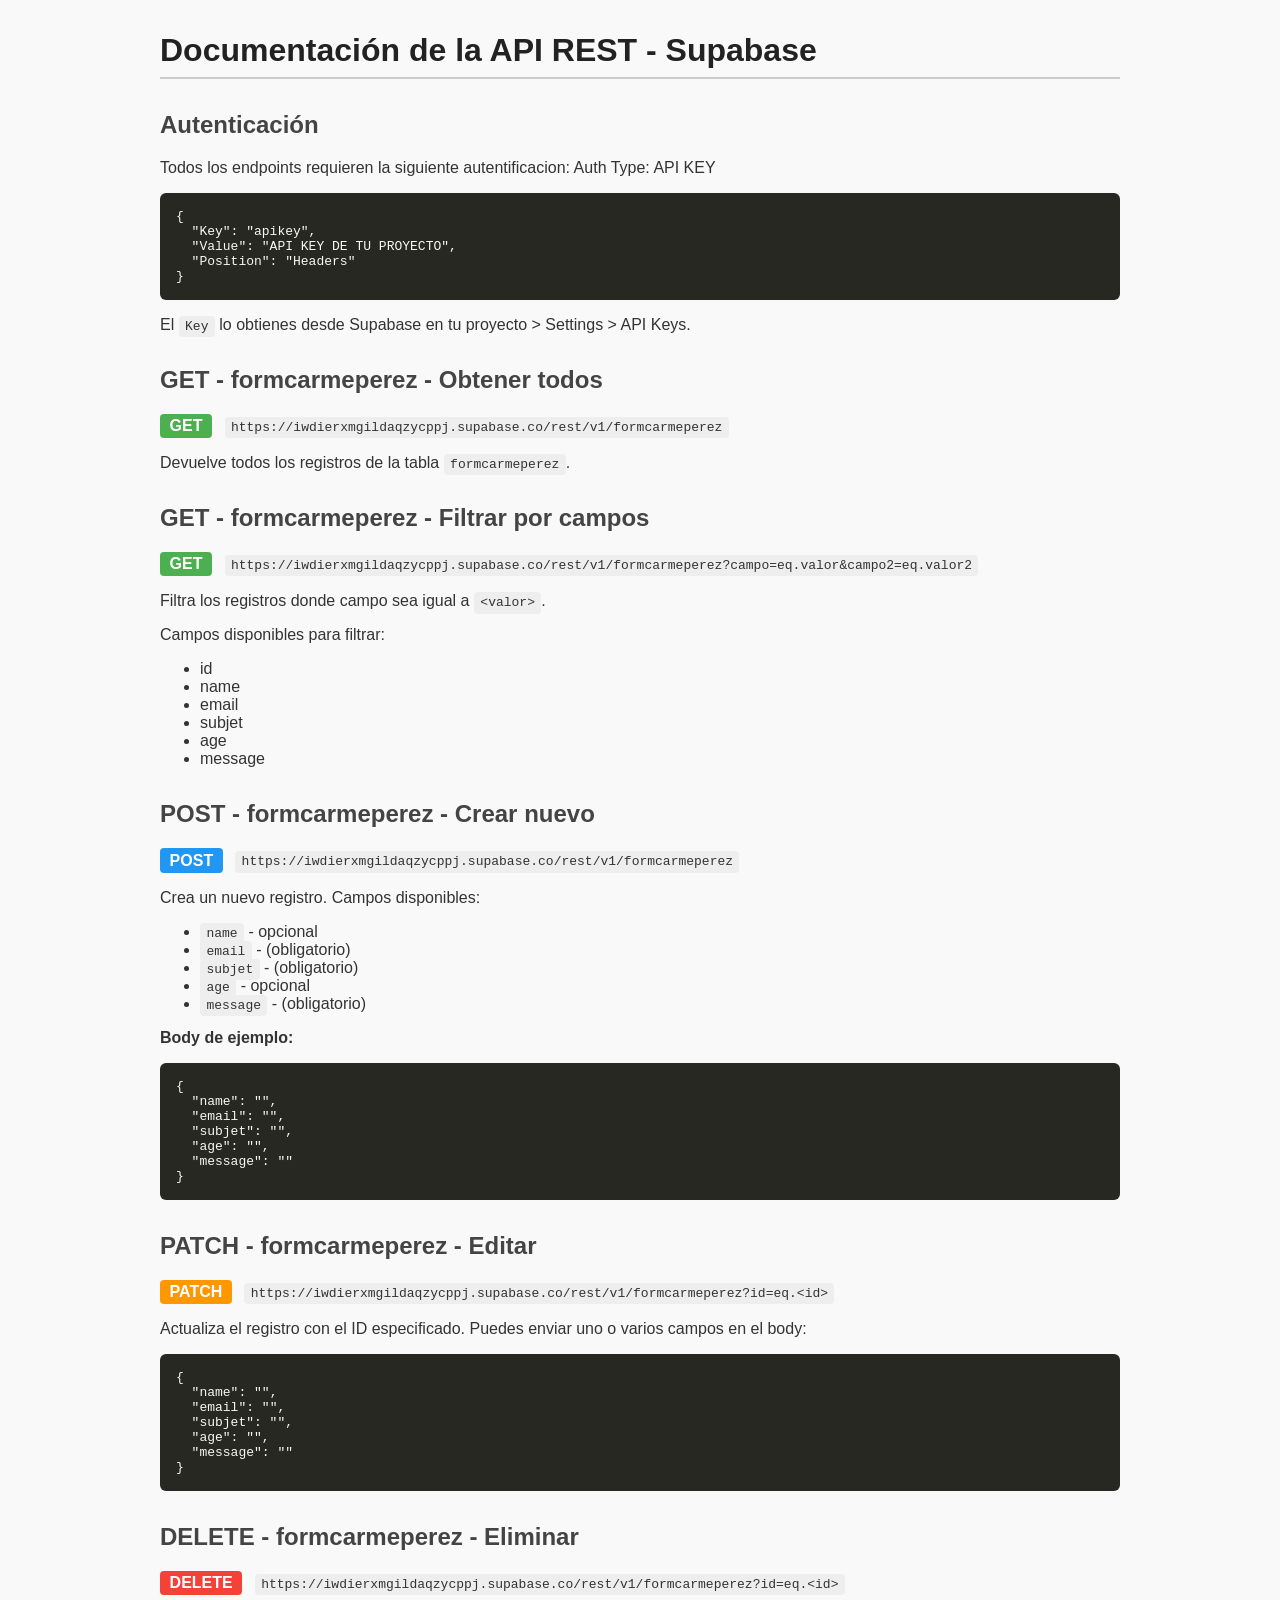
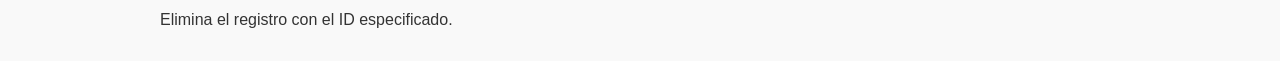
==== apidoc.html @ eaafb11e "Create apidoc.html" ====
<!DOCTYPE html>
<!-- saved from url=(0067)https://bootcamp-qa.github.io/ReportGenerator/documentacionapi.html -->
<html lang="es"><head><meta http-equiv="Content-Type" content="text/html; charset=UTF-8">
  
  <title>Documentación API Supabase</title>
  <style>
    body {
      font-family: 'Segoe UI', sans-serif;
      margin: 2rem auto;
      max-width: 960px;
      background: #f9f9f9;
      color: #333;
    }
    h1 { color: #222; border-bottom: 2px solid #ccc; padding-bottom: 0.5rem; }
    h2 { margin-top: 2rem; color: #444; }
    code { background: #eee; padding: 0.2rem 0.4rem; border-radius: 4px; }
    pre {
      background: #272822;
      color: #f8f8f2;
      padding: 1rem;
      border-radius: 6px;
      overflow-x: auto;
    }
    .method {
      display: inline-block;
      font-weight: bold;
      padding: 0.2rem 0.6rem;
      border-radius: 4px;
      margin-right: 0.5rem;
      color: white;
    }
    .GET { background: #4caf50; }
    .POST { background: #2196f3; }
    .PATCH { background: #ff9800; }
    .DELETE { background: #f44336; }

    label {
      display: block;
      margin-top: 1rem;
      font-weight: bold;
    }
    input[type=text] {
      width: 100%;
      padding: 0.5rem;
      font-size: 1rem;
      margin-top: 0.3rem;
      box-sizing: border-box;
    }
    button {
      margin-top: 1.5rem;
      padding: 0.6rem 1rem;
      font-size: 1rem;
      cursor: pointer;
    }
  </style>
</head>
<body>

<h1>Documentación de la API REST - Supabase</h1>

<form id="form" onsubmit="return false;" style="display: none;">
  <label for="tableName">Nombre de la tabla:</label>
  <input type="text" id="tableName" placeholder="clientes" required="">

  <label for="columns">Columnas (separadas por coma, * indica obligatorio):</label>
  <input type="text" id="columns" placeholder="nombre, telefono*, correo*" required="">

  <label for="baseUrl">Base URL:</label>
  <input type="text" id="baseUrl" placeholder="https://proyecto.supabase.co" required="">

  <button onclick="generate()">GENERAR DOCUMENTACION API</button>
</form>

<!-- Aquí pondremos la documentación generada -->
<div id="docs" style="margin-top:2rem;">
        <h2>Autenticación</h2>
    <p>Todos los endpoints requieren la siguiente autentificacion: Auth Type: API KEY</p>
    <pre>{
  "Key": "apikey",
  "Value": "API KEY DE TU PROYECTO",
  "Position": "Headers"
}</pre>
    <p>El <code>Key</code> lo obtienes desde Supabase en tu proyecto &gt; Settings &gt; API Keys.</p>
  
    <h2>GET - formcarmeperez - Obtener todos </h2>
    <p><span class="method GET">GET</span> <code>https://iwdierxmgildaqzycppj.supabase.co/rest/v1/formcarmeperez</code></p>
    <p>Devuelve todos los registros de la tabla <code>formcarmeperez</code>.</p>

    <h2>GET - formcarmeperez - Filtrar por campos</h2>
    <p><span class="method GET">GET</span> <code>https://iwdierxmgildaqzycppj.supabase.co/rest/v1/formcarmeperez?campo=eq.valor&amp;campo2=eq.valor2</code></p>
    <p>Filtra los registros donde campo sea igual a <code>&lt;valor&gt;</code>.</p>
    <p>Campos disponibles para filtrar:</p>
    <ul>
      <li>id</li><li>name</li><li>email</li><li>subjet</li><li>age</li><li>message</li>
    </ul>

    <h2>POST - formcarmeperez - Crear nuevo</h2>
    <p><span class="method POST">POST</span> <code>https://iwdierxmgildaqzycppj.supabase.co/rest/v1/formcarmeperez</code></p>
    <p>Crea un nuevo registro. Campos disponibles:</p>
    <ul>
      <li><code>name</code> - opcional</li><li><code>email</code> -  (obligatorio)</li><li><code>subjet</code> -  (obligatorio)</li><li><code>age</code> - opcional</li><li><code>message</code> -  (obligatorio)</li>
    </ul>
    <p><strong>Body de ejemplo:</strong></p>
    <pre>{
  "name": "",
  "email": "",
  "subjet": "",
  "age": "",
  "message": ""
}</pre>

    <h2>PATCH - formcarmeperez - Editar </h2>
    <p><span class="method PATCH">PATCH</span> <code>https://iwdierxmgildaqzycppj.supabase.co/rest/v1/formcarmeperez?id=eq.&lt;id&gt;</code></p>
    <p>Actualiza el registro con el ID especificado. Puedes enviar uno o varios campos en el body:</p>
    <pre>{
  "name": "<nuevo string="">",
  "email": "<nuevo string="">",
  "subjet": "<nuevo string="">",
  "age": "<nuevo string="">",
  "message": "<nuevo string="">"
}</nuevo></nuevo></nuevo></nuevo></nuevo></pre>

    <h2>DELETE - formcarmeperez - Eliminar </h2>
    <p><span class="method DELETE">DELETE</span> <code>https://iwdierxmgildaqzycppj.supabase.co/rest/v1/formcarmeperez?id=eq.&lt;id&gt;</code></p>
    <p>Elimina el registro con el ID especificado.</p>


  </div>

<script>
function generate() {
  let tableName = document.getElementById('tableName').value.trim() || 'clientes';
  const columnsRaw = document.getElementById('columns').value.trim();
  const baseUrlRaw = document.getElementById('baseUrl').value.trim() || 'https://<TU_PROYECTO>.supabase.co';

  // Procesar columnas
  const colsArr = columnsRaw.split(',').map(c => c.trim()).filter(c => c.length > 0);

  const columns = colsArr.map(col => {
    let required = false;
    let name = col;
    if (col.endsWith('*')) {
      required = true;
      name = col.slice(0, -1).trim();
    }
    return { name, type: "string", required };
  });

  const baseUrl = `${baseUrlRaw}/rest/v1/${tableName}`;

  function generatePostBody() {
    const obj = {};
    columns.forEach(col => {
      if (col.name !== "id") {
        obj[col.name] = "";
      }
    });
    return JSON.stringify(obj, null, 2);
  }

  function generatePatchBody() {
    const obj = {};
    columns.forEach(col => {
      if (col.name !== "id") {
        obj[col.name] = `<nuevo ${col.type}>`;
      }
    });
    return JSON.stringify(obj, null, 2);
  }

  // Construir el HTML para la documentación
  let html = `
        <h2>Autenticación</h2>
    <p>Todos los endpoints requieren la siguiente autentificacion: Auth Type: API KEY</p>
    <pre>{
  "Key": "apikey",
  "Value": "API KEY DE TU PROYECTO",
  "Position": "Headers"
}</pre>
    <p>El <code>Key</code> lo obtienes desde Supabase en tu proyecto &gt; Settings &gt; API Keys.</p>
  
    <h2>GET - ${tableName} - Obtener todos </h2>
    <p><span class="method GET">GET</span> <code>${baseUrl}</code></p>
    <p>Devuelve todos los registros de la tabla <code>${tableName}</code>.</p>

    <h2>GET - ${tableName} - Filtrar por campos</h2>
    <p><span class="method GET">GET</span> <code>${baseUrl}?campo=eq.valor&campo2=eq.valor2</code></p>
    <p>Filtra los registros donde campo sea igual a <code>&lt;valor&gt;</code>.</p>
    <p>Campos disponibles para filtrar:</p>
    <ul>
      ${columns.map(col => `<li>${col.name}</li>`).join('')}
    </ul>

    <h2>POST - ${tableName} - Crear nuevo</h2>
    <p><span class="method POST">POST</span> <code>${baseUrl}</code></p>
    <p>Crea un nuevo registro. Campos disponibles:</p>
    <ul>
      ${columns.filter(c => c.name !== 'id').map(col => `<li><code>${col.name}</code> - ${col.required ? " (obligatorio)" : "opcional"}</li>`).join('')}
    </ul>
    <p><strong>Body de ejemplo:</strong></p>
    <pre>${generatePostBody()}</pre>

    <h2>PATCH - ${tableName} - Editar </h2>
    <p><span class="method PATCH">PATCH</span> <code>${baseUrl}?id=eq.&lt;id&gt;</code></p>
    <p>Actualiza el registro con el ID especificado. Puedes enviar uno o varios campos en el body:</p>
    <pre>${generatePatchBody()}</pre>

    <h2>DELETE - ${tableName} - Eliminar </h2>
    <p><span class="method DELETE">DELETE</span> <code>${baseUrl}?id=eq.&lt;id&gt;</code></p>
    <p>Elimina el registro con el ID especificado.</p>


  `;

  document.getElementById('docs').innerHTML = html;
   document.getElementById('form').style.display = 'none';
  
}


</script>




</body></html>
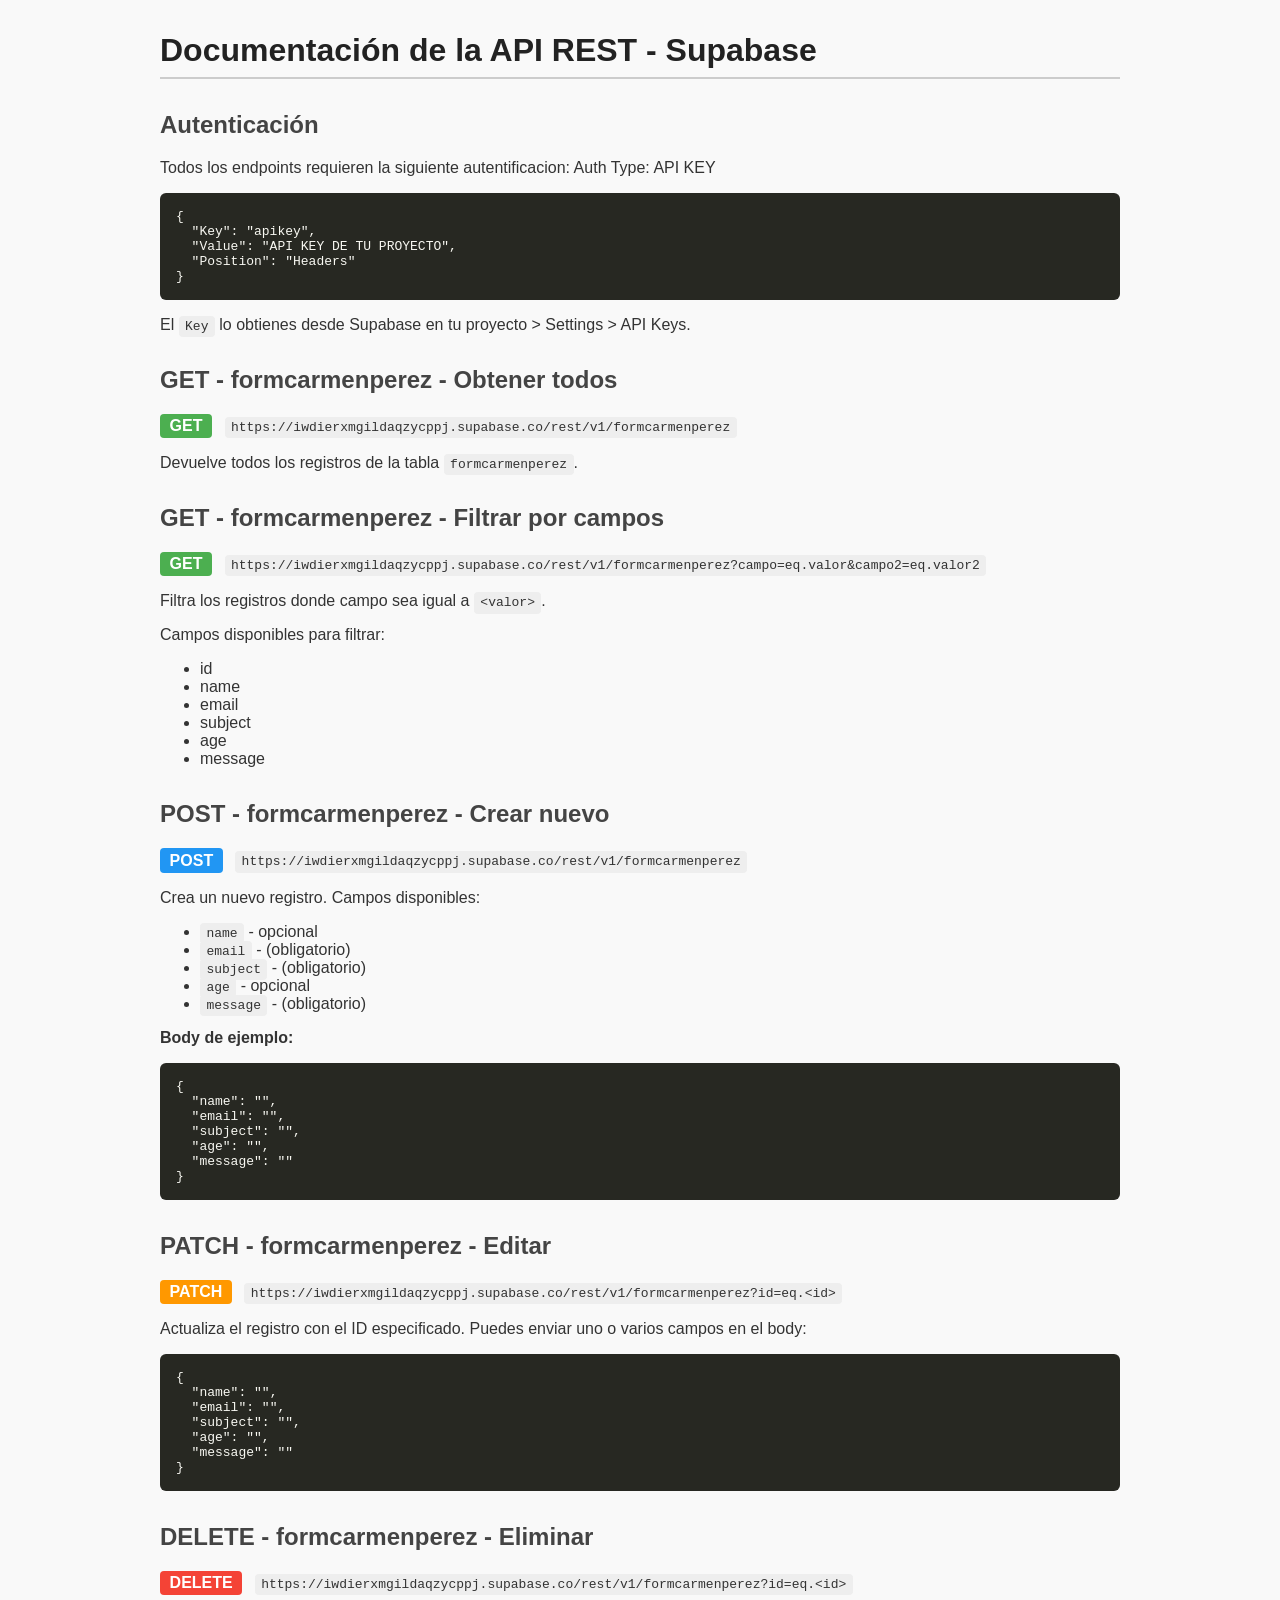
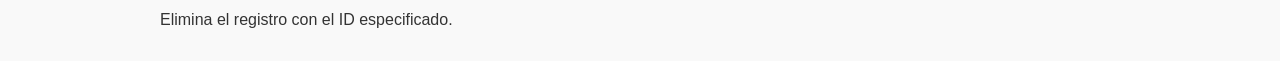
==== commit 761bef9e: "Update apidoc.html" ====
--- a/apidoc.html
+++ b/apidoc.html
@@ -53,7 +53,7 @@
       cursor: pointer;
     }
   </style>
-</head>
+<style type="text/css"></style></head>
 <body>
 
 <h1>Documentación de la API REST - Supabase</h1>
@@ -82,46 +82,46 @@
 }</pre>
     <p>El <code>Key</code> lo obtienes desde Supabase en tu proyecto &gt; Settings &gt; API Keys.</p>
   
-    <h2>GET - formcarmeperez - Obtener todos </h2>
-    <p><span class="method GET">GET</span> <code>https://iwdierxmgildaqzycppj.supabase.co/rest/v1/formcarmeperez</code></p>
-    <p>Devuelve todos los registros de la tabla <code>formcarmeperez</code>.</p>
-
-    <h2>GET - formcarmeperez - Filtrar por campos</h2>
-    <p><span class="method GET">GET</span> <code>https://iwdierxmgildaqzycppj.supabase.co/rest/v1/formcarmeperez?campo=eq.valor&amp;campo2=eq.valor2</code></p>
+    <h2>GET - formcarmenperez - Obtener todos </h2>
+    <p><span class="method GET">GET</span> <code>https://iwdierxmgildaqzycppj.supabase.co/rest/v1/formcarmenperez</code></p>
+    <p>Devuelve todos los registros de la tabla <code>formcarmenperez</code>.</p>
+
+    <h2>GET - formcarmenperez - Filtrar por campos</h2>
+    <p><span class="method GET">GET</span> <code>https://iwdierxmgildaqzycppj.supabase.co/rest/v1/formcarmenperez?campo=eq.valor&amp;campo2=eq.valor2</code></p>
     <p>Filtra los registros donde campo sea igual a <code>&lt;valor&gt;</code>.</p>
     <p>Campos disponibles para filtrar:</p>
     <ul>
-      <li>id</li><li>name</li><li>email</li><li>subjet</li><li>age</li><li>message</li>
-    </ul>
-
-    <h2>POST - formcarmeperez - Crear nuevo</h2>
-    <p><span class="method POST">POST</span> <code>https://iwdierxmgildaqzycppj.supabase.co/rest/v1/formcarmeperez</code></p>
+      <li>id</li><li>name</li><li>email</li><li>subject</li><li>age</li><li>message</li>
+    </ul>
+
+    <h2>POST - formcarmenperez - Crear nuevo</h2>
+    <p><span class="method POST">POST</span> <code>https://iwdierxmgildaqzycppj.supabase.co/rest/v1/formcarmenperez</code></p>
     <p>Crea un nuevo registro. Campos disponibles:</p>
     <ul>
-      <li><code>name</code> - opcional</li><li><code>email</code> -  (obligatorio)</li><li><code>subjet</code> -  (obligatorio)</li><li><code>age</code> - opcional</li><li><code>message</code> -  (obligatorio)</li>
+      <li><code>name</code> - opcional</li><li><code>email</code> -  (obligatorio)</li><li><code>subject</code> -  (obligatorio)</li><li><code>age</code> - opcional</li><li><code>message</code> -  (obligatorio)</li>
     </ul>
     <p><strong>Body de ejemplo:</strong></p>
     <pre>{
   "name": "",
   "email": "",
-  "subjet": "",
+  "subject": "",
   "age": "",
   "message": ""
 }</pre>
 
-    <h2>PATCH - formcarmeperez - Editar </h2>
-    <p><span class="method PATCH">PATCH</span> <code>https://iwdierxmgildaqzycppj.supabase.co/rest/v1/formcarmeperez?id=eq.&lt;id&gt;</code></p>
+    <h2>PATCH - formcarmenperez - Editar </h2>
+    <p><span class="method PATCH">PATCH</span> <code>https://iwdierxmgildaqzycppj.supabase.co/rest/v1/formcarmenperez?id=eq.&lt;id&gt;</code></p>
     <p>Actualiza el registro con el ID especificado. Puedes enviar uno o varios campos en el body:</p>
     <pre>{
   "name": "<nuevo string="">",
   "email": "<nuevo string="">",
-  "subjet": "<nuevo string="">",
+  "subject": "<nuevo string="">",
   "age": "<nuevo string="">",
   "message": "<nuevo string="">"
 }</nuevo></nuevo></nuevo></nuevo></nuevo></pre>
 
-    <h2>DELETE - formcarmeperez - Eliminar </h2>
-    <p><span class="method DELETE">DELETE</span> <code>https://iwdierxmgildaqzycppj.supabase.co/rest/v1/formcarmeperez?id=eq.&lt;id&gt;</code></p>
+    <h2>DELETE - formcarmenperez - Eliminar </h2>
+    <p><span class="method DELETE">DELETE</span> <code>https://iwdierxmgildaqzycppj.supabase.co/rest/v1/formcarmenperez?id=eq.&lt;id&gt;</code></p>
     <p>Elimina el registro con el ID especificado.</p>
 
 
